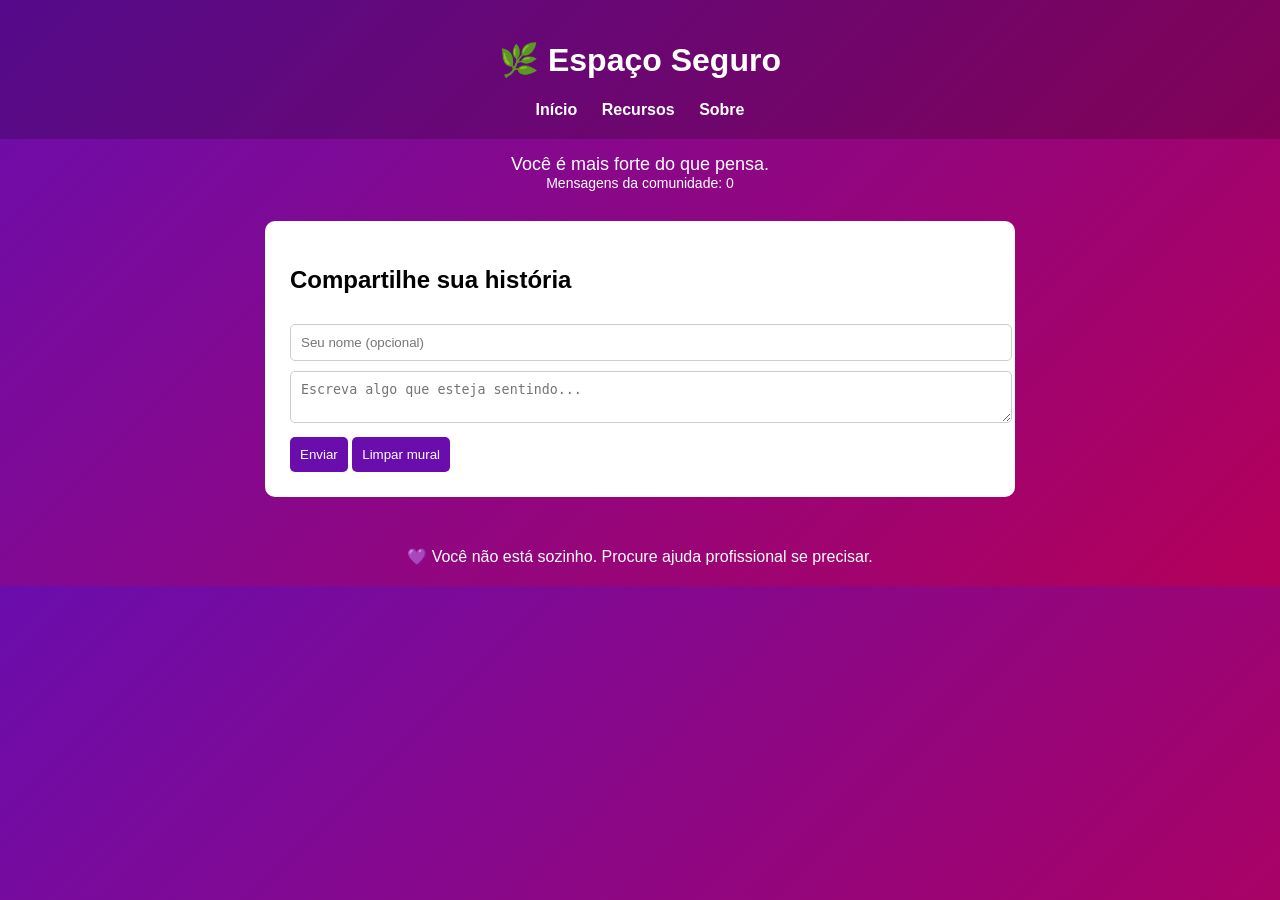
==== index.html @ 28646ec0 "Add files via upload" ====
<!DOCTYPE html>
<html lang="pt-br">

<head>
<meta charset="UTF-8">
<meta name="viewport" content="width=device-width, initial-scale=1.0">

<title>Espaço Seguro</title>

<link rel="stylesheet" href="style.css">

</head>

<body>

<header>

<h1>🌿 Espaço Seguro</h1>

<nav>
<a href="index.html">Início</a>
<a href="recursos.html">Recursos</a>
<a href="sobre.html">Sobre</a>
</nav>

</header>

<div class="frase" id="frase"></div>

<div class="stats">
Mensagens da comunidade: <span id="contador">0</span>
</div>

<section class="container">

<h2>Compartilhe sua história</h2>

<input id="nome" placeholder="Seu nome (opcional)">

<textarea id="mensagem" placeholder="Escreva algo que esteja sentindo..."></textarea>

<button onclick="enviarMensagem()">Enviar</button>
<button onclick="limparMural()">Limpar mural</button>

<div class="posts" id="mural"></div>

</section>

<footer>

💜 Você não está sozinho. Procure ajuda profissional se precisar.

</footer>

<script src="script.js"></script>

</body>
</html>
---- style.css ----
body{
margin:0;
font-family:Arial;
background:linear-gradient(135deg,#6a0dad,#b30059);
color:white;
}

header{
text-align:center;
padding:20px;
background:rgba(0,0,0,0.2);
}

nav a{
color:white;
margin:10px;
text-decoration:none;
font-weight:bold;
}

nav a:hover{
text-decoration:underline;
}

.frase{
text-align:center;
margin-top:15px;
font-size:18px;
}

.stats{
text-align:center;
font-size:14px;
}

.container{
background:white;
color:black;
width:90%;
max-width:700px;
margin:30px auto;
padding:25px;
border-radius:10px;
}

textarea,input{
width:100%;
padding:10px;
margin-top:10px;
border-radius:5px;
border:1px solid #ccc;
}

button{
background:#6a0dad;
color:white;
border:none;
padding:10px;
margin-top:10px;
border-radius:5px;
cursor:pointer;
}

button:hover{
background:#520a8a;
}

.post{
background:#f1f1f1;
padding:15px;
margin-top:10px;
border-radius:5px;
}

footer{
text-align:center;
padding:20px;
}
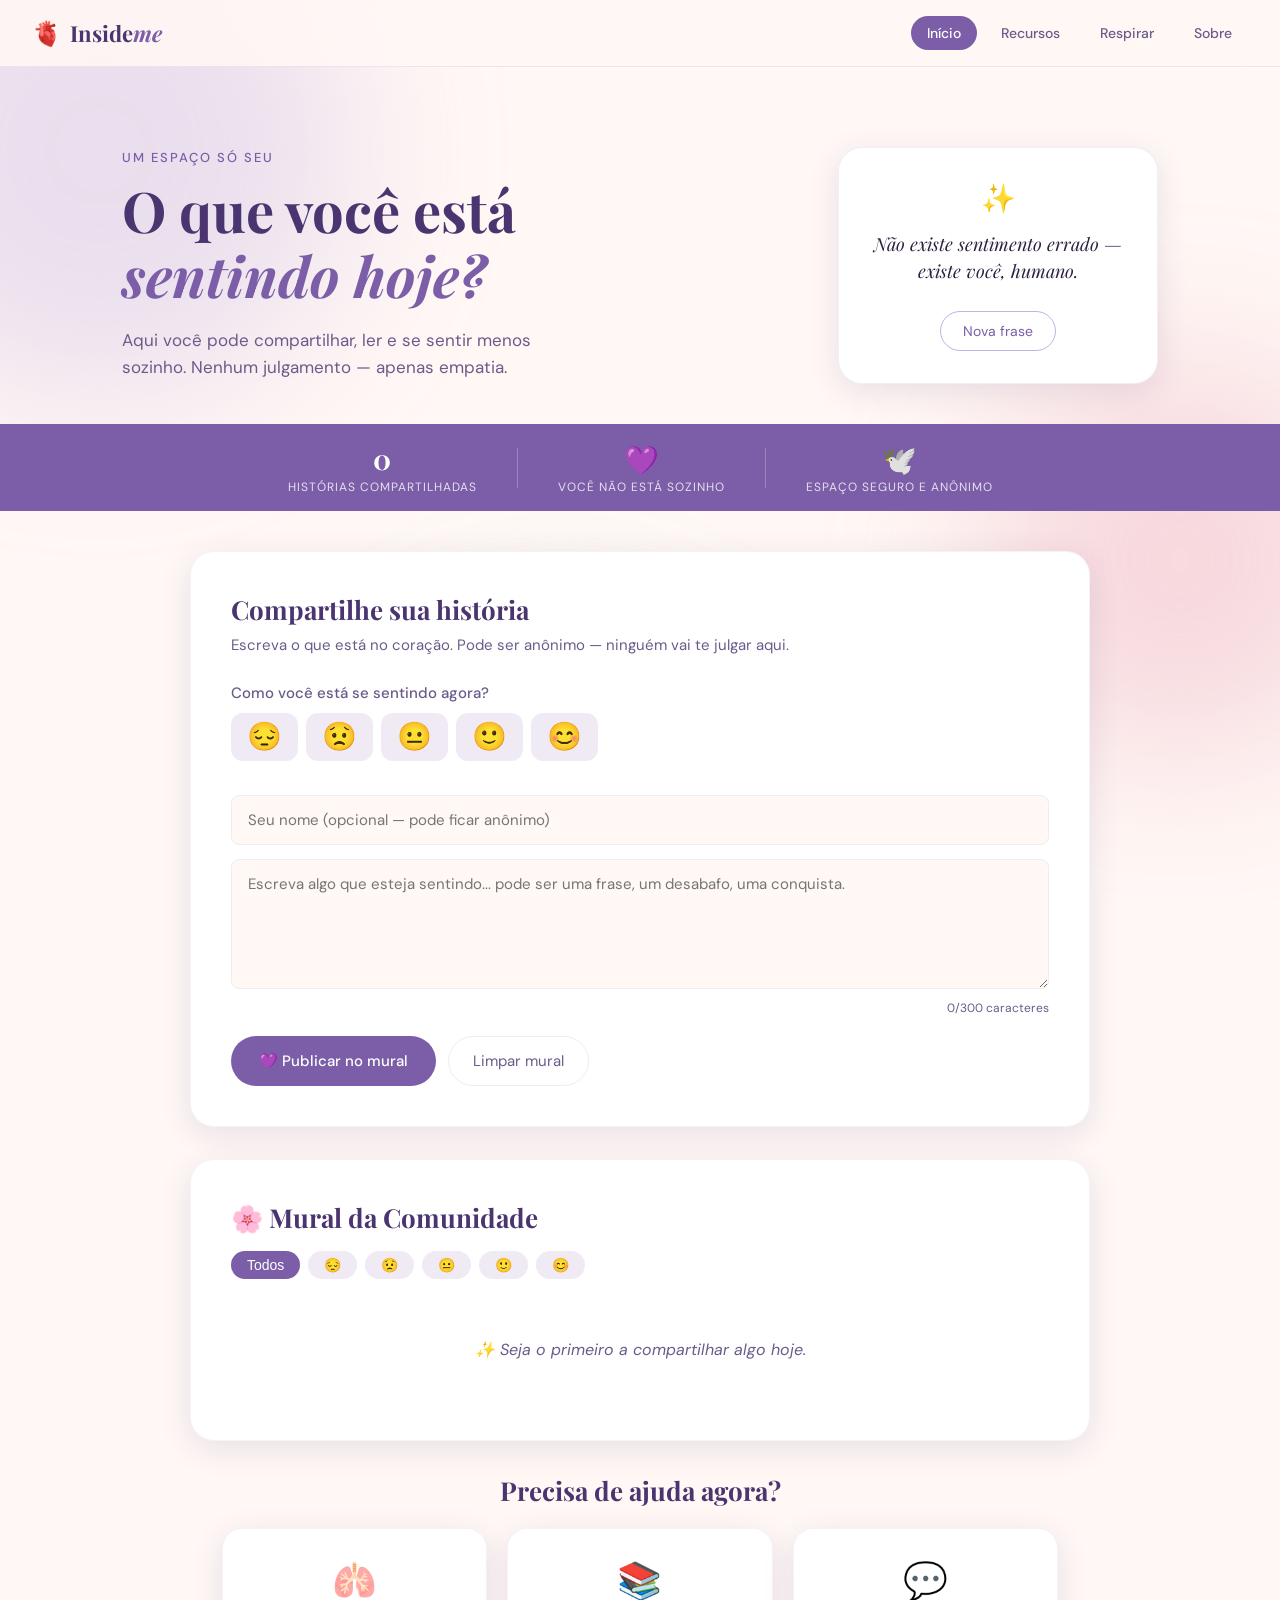
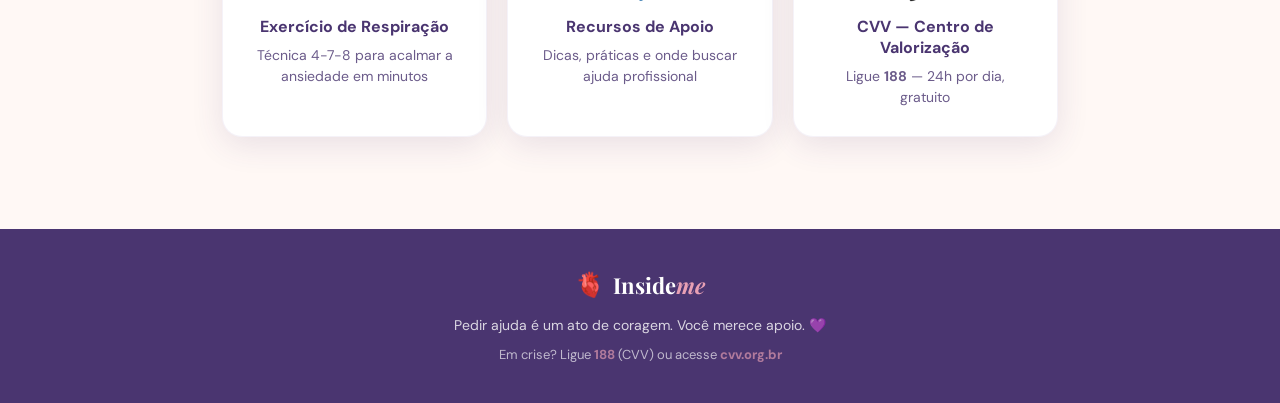
==== commit 1be10258: "Versão feita pelo Claude" ====
--- a/index.html
+++ b/index.html
@@ -1,59 +1,156 @@
-
-<!DOCTYPE html>
-<html lang="pt-br">
-
-<head>
-<meta charset="UTF-8">
-<meta name="viewport" content="width=device-width, initial-scale=1.0">
-
-<title>Espaço Seguro</title>
-
-<link rel="stylesheet" href="style.css">
-
-</head>
-
-<body>
-
-<header>
-
-<h1>🌿 Espaço Seguro</h1>
-
-<nav>
-<a href="index.html">Início</a>
-<a href="recursos.html">Recursos</a>
-<a href="sobre.html">Sobre</a>
-</nav>
-
-</header>
-
-<div class="frase" id="frase"></div>
-
-<div class="stats">
-Mensagens da comunidade: <span id="contador">0</span>
-</div>
-
-<section class="container">
-
-<h2>Compartilhe sua história</h2>
-
-<input id="nome" placeholder="Seu nome (opcional)">
-
-<textarea id="mensagem" placeholder="Escreva algo que esteja sentindo..."></textarea>
-
-<button onclick="enviarMensagem()">Enviar</button>
-<button onclick="limparMural()">Limpar mural</button>
-
-<div class="posts" id="mural"></div>
-
-</section>
-
-<footer>
-
-💜 Você não está sozinho. Procure ajuda profissional se precisar.
-
-</footer>
-
-<script src="script.js"></script>
-
-</body>
-</html>
+<!DOCTYPE html>
+<html lang="pt-br">
+<head>
+  <meta charset="UTF-8">
+  <meta name="viewport" content="width=device-width, initial-scale=1.0">
+  <title>Inside-me · Espaço Seguro</title>
+  <link rel="stylesheet" href="style.css">
+  <link rel="preconnect" href="https://fonts.googleapis.com">
+  <link href="https://fonts.googleapis.com/css2?family=Playfair+Display:ital,wght@0,400;0,700;1,400&family=DM+Sans:wght@300;400;500&display=swap" rel="stylesheet">
+</head>
+<body>
+
+  <!-- Fundo animado -->
+  <div class="bg-orbs">
+    <div class="orb orb1"></div>
+    <div class="orb orb2"></div>
+    <div class="orb orb3"></div>
+  </div>
+
+  <header>
+    <div class="logo">
+      <span class="logo-icon">🫀</span>
+      <span class="logo-text">Inside<em>me</em></span>
+    </div>
+    <nav>
+      <a href="index.html" class="active">Início</a>
+      <a href="recursos.html">Recursos</a>
+      <a href="respirar.html">Respirar</a>
+      <a href="sobre.html">Sobre</a>
+    </nav>
+    <button class="nav-toggle" onclick="toggleMenu()">☰</button>
+  </header>
+
+  <main>
+
+    <!-- Hero -->
+    <section class="hero">
+      <div class="hero-text">
+        <p class="hero-label">Um espaço só seu</p>
+        <h1>O que você está <br><em>sentindo hoje?</em></h1>
+        <p class="hero-sub">Aqui você pode compartilhar, ler e se sentir menos sozinho. Nenhum julgamento — apenas empatia.</p>
+      </div>
+      <div class="frase-card" id="fraseCard">
+        <span class="frase-icone">✨</span>
+        <p id="frase"></p>
+        <button class="btn-secondary" onclick="novaFrase()">Nova frase</button>
+      </div>
+    </section>
+
+    <!-- Stats bar -->
+    <div class="stats-bar">
+      <div class="stat-item">
+        <span class="stat-num" id="contador">0</span>
+        <span class="stat-label">histórias compartilhadas</span>
+      </div>
+      <div class="stat-divider"></div>
+      <div class="stat-item">
+        <span class="stat-num">💜</span>
+        <span class="stat-label">você não está sozinho</span>
+      </div>
+      <div class="stat-divider"></div>
+      <div class="stat-item">
+        <span class="stat-num">🕊️</span>
+        <span class="stat-label">espaço seguro e anônimo</span>
+      </div>
+    </div>
+
+    <!-- Formulário -->
+    <section class="container form-section">
+      <div class="form-header">
+        <h2>Compartilhe sua história</h2>
+        <p>Escreva o que está no coração. Pode ser anônimo — ninguém vai te julgar aqui.</p>
+      </div>
+
+      <div class="humor-selector">
+        <p class="humor-label">Como você está se sentindo agora?</p>
+        <div class="humores">
+          <button class="humor-btn" onclick="selecionarHumor(this, '😔')" title="Triste">😔</button>
+          <button class="humor-btn" onclick="selecionarHumor(this, '😟')" title="Ansioso">😟</button>
+          <button class="humor-btn" onclick="selecionarHumor(this, '😐')" title="Neutro">😐</button>
+          <button class="humor-btn" onclick="selecionarHumor(this, '🙂')" title="Bem">🙂</button>
+          <button class="humor-btn" onclick="selecionarHumor(this, '😊')" title="Ótimo">😊</button>
+        </div>
+      </div>
+
+      <input id="nome" placeholder="Seu nome (opcional — pode ficar anônimo)" autocomplete="off">
+      <textarea id="mensagem" placeholder="Escreva algo que esteja sentindo... pode ser uma frase, um desabafo, uma conquista." rows="5"></textarea>
+
+      <div class="char-count"><span id="charNum">0</span>/300 caracteres</div>
+
+      <div class="form-actions">
+        <button class="btn-primary" onclick="enviarMensagem()">💜 Publicar no mural</button>
+        <button class="btn-ghost" onclick="limparMural()">Limpar mural</button>
+      </div>
+
+      <div id="feedback" class="feedback hidden"></div>
+    </section>
+
+    <!-- Mural -->
+    <section class="container mural-section">
+      <div class="mural-header">
+        <h2>🌸 Mural da Comunidade</h2>
+        <div class="filtros">
+          <button class="filtro-btn active" onclick="filtrarHumor(this, 'todos')">Todos</button>
+          <button class="filtro-btn" onclick="filtrarHumor(this, '😔')">😔</button>
+          <button class="filtro-btn" onclick="filtrarHumor(this, '😟')">😟</button>
+          <button class="filtro-btn" onclick="filtrarHumor(this, '😐')">😐</button>
+          <button class="filtro-btn" onclick="filtrarHumor(this, '🙂')">🙂</button>
+          <button class="filtro-btn" onclick="filtrarHumor(this, '😊')">😊</button>
+        </div>
+      </div>
+      <div class="posts" id="mural">
+        <div class="empty-state">
+          <p>✨ Seja o primeiro a compartilhar algo hoje.</p>
+        </div>
+      </div>
+    </section>
+
+    <!-- Recursos rápidos -->
+    <section class="recursos-rapidos">
+      <h2>Precisa de ajuda agora?</h2>
+      <div class="cards-grid">
+        <a href="respirar.html" class="card-recurso">
+          <span>🫁</span>
+          <h3>Exercício de Respiração</h3>
+          <p>Técnica 4-7-8 para acalmar a ansiedade em minutos</p>
+        </a>
+        <a href="recursos.html" class="card-recurso">
+          <span>📚</span>
+          <h3>Recursos de Apoio</h3>
+          <p>Dicas, práticas e onde buscar ajuda profissional</p>
+        </a>
+        <a href="sobre.html" class="card-recurso">
+          <span>💬</span>
+          <h3>CVV — Centro de Valorização</h3>
+          <p>Ligue <strong>188</strong> — 24h por dia, gratuito</p>
+        </a>
+      </div>
+    </section>
+
+  </main>
+
+  <footer>
+    <div class="footer-inner">
+      <div class="footer-brand">
+        <span class="logo-icon">🫀</span>
+        <span class="logo-text">Inside<em>me</em></span>
+      </div>
+      <p>Pedir ajuda é um ato de coragem. Você merece apoio. 💜</p>
+      <p class="footer-cvv">Em crise? Ligue <strong>188</strong> (CVV) ou acesse <strong>cvv.org.br</strong></p>
+    </div>
+  </footer>
+
+  <script src="script.js"></script>
+</body>
+</html>
--- a/style.css
+++ b/style.css
@@ -1,80 +1,979 @@
-
-body{
-margin:0;
-font-family:Arial;
-background:linear-gradient(135deg,#6a0dad,#b30059);
-color:white;
-}
-
-header{
-text-align:center;
-padding:20px;
-background:rgba(0,0,0,0.2);
-}
-
-nav a{
-color:white;
-margin:10px;
-text-decoration:none;
-font-weight:bold;
-}
-
-nav a:hover{
-text-decoration:underline;
-}
-
-.frase{
-text-align:center;
-margin-top:15px;
-font-size:18px;
-}
-
-.stats{
-text-align:center;
-font-size:14px;
-}
-
-.container{
-background:white;
-color:black;
-width:90%;
-max-width:700px;
-margin:30px auto;
-padding:25px;
-border-radius:10px;
-}
-
-textarea,input{
-width:100%;
-padding:10px;
-margin-top:10px;
-border-radius:5px;
-border:1px solid #ccc;
-}
-
-button{
-background:#6a0dad;
-color:white;
-border:none;
-padding:10px;
-margin-top:10px;
-border-radius:5px;
-cursor:pointer;
-}
-
-button:hover{
-background:#520a8a;
-}
-
-.post{
-background:#f1f1f1;
-padding:15px;
-margin-top:10px;
-border-radius:5px;
-}
-
-footer{
-text-align:center;
-padding:20px;
-}
-
+/* =============================================
+   INSIDE-ME · Espaço Seguro
+   Design: Acolhedor, editorial, orgânico-moderno
+   ============================================= */
+
+@import url('https://fonts.googleapis.com/css2?family=Playfair+Display:ital,wght@0,400;0,700;1,400&family=DM+Sans:wght@300;400;500&display=swap');
+
+/* ── Variáveis ── */
+:root {
+  --rosa:      #E8A0B4;
+  --roxo:      #7B5EA7;
+  --roxo-esc:  #4A3570;
+  --lilac:     #C3B1E1;
+  --creme:     #FFF8F5;
+  --cinza:     #F0EAF5;
+  --texto:     #2D2040;
+  --texto-sub: #6B5B8A;
+  --verde-suave: #9EC8B0;
+  --branco:    #FFFFFF;
+  --sombra:    0 8px 32px rgba(74,53,112,0.12);
+  --radius:    16px;
+  --radius-sm: 8px;
+}
+
+/* ── Reset ── */
+*, *::before, *::after { box-sizing: border-box; margin: 0; padding: 0; }
+html { scroll-behavior: smooth; }
+
+body {
+  font-family: 'DM Sans', sans-serif;
+  background: var(--creme);
+  color: var(--texto);
+  min-height: 100vh;
+  overflow-x: hidden;
+}
+
+/* ── Fundo animado ── */
+.bg-orbs {
+  position: fixed;
+  inset: 0;
+  z-index: 0;
+  pointer-events: none;
+  overflow: hidden;
+}
+
+.orb {
+  position: absolute;
+  border-radius: 50%;
+  filter: blur(80px);
+  opacity: 0.35;
+  animation: flutuar 12s ease-in-out infinite alternate;
+}
+
+.orb1 {
+  width: 500px; height: 500px;
+  background: var(--lilac);
+  top: -100px; left: -150px;
+  animation-delay: 0s;
+}
+
+.orb2 {
+  width: 400px; height: 400px;
+  background: var(--rosa);
+  top: 40%; right: -100px;
+  animation-delay: -4s;
+}
+
+.orb3 {
+  width: 350px; height: 350px;
+  background: var(--verde-suave);
+  bottom: -100px; left: 30%;
+  animation-delay: -8s;
+}
+
+@keyframes flutuar {
+  0%   { transform: translate(0, 0) scale(1); }
+  100% { transform: translate(30px, 40px) scale(1.08); }
+}
+
+/* ── Header ── */
+header {
+  position: sticky;
+  top: 0;
+  z-index: 100;
+  display: flex;
+  align-items: center;
+  justify-content: space-between;
+  padding: 16px 32px;
+  background: rgba(255,248,245,0.85);
+  backdrop-filter: blur(16px);
+  border-bottom: 1px solid rgba(123,94,167,0.12);
+}
+
+.logo {
+  display: flex;
+  align-items: center;
+  gap: 8px;
+  text-decoration: none;
+}
+
+.logo-icon { font-size: 24px; }
+
+.logo-text {
+  font-family: 'Playfair Display', serif;
+  font-size: 22px;
+  font-weight: 700;
+  color: var(--roxo-esc);
+}
+
+.logo-text em {
+  font-style: italic;
+  color: var(--roxo);
+}
+
+nav {
+  display: flex;
+  gap: 8px;
+}
+
+nav a {
+  font-size: 14px;
+  font-weight: 500;
+  color: var(--texto-sub);
+  text-decoration: none;
+  padding: 8px 16px;
+  border-radius: 100px;
+  transition: all .2s;
+}
+
+nav a:hover, nav a.active {
+  background: var(--roxo);
+  color: white;
+}
+
+.nav-toggle {
+  display: none;
+  background: none;
+  border: 1px solid var(--lilac);
+  color: var(--roxo);
+  padding: 8px 12px;
+  border-radius: var(--radius-sm);
+  cursor: pointer;
+  font-size: 18px;
+}
+
+/* ── Main layout ── */
+main {
+  position: relative;
+  z-index: 1;
+  padding-bottom: 60px;
+}
+
+/* ── Hero (index) ── */
+.hero {
+  display: flex;
+  align-items: center;
+  justify-content: space-between;
+  gap: 40px;
+  max-width: 1100px;
+  margin: 0 auto;
+  padding: 80px 32px 40px;
+}
+
+.hero-text { flex: 1; }
+
+.hero-label {
+  font-size: 13px;
+  font-weight: 500;
+  letter-spacing: 2px;
+  text-transform: uppercase;
+  color: var(--roxo);
+  margin-bottom: 12px;
+}
+
+.hero-text h1 {
+  font-family: 'Playfair Display', serif;
+  font-size: clamp(36px, 5vw, 56px);
+  line-height: 1.15;
+  color: var(--roxo-esc);
+  margin-bottom: 20px;
+}
+
+.hero-text h1 em {
+  font-style: italic;
+  color: var(--roxo);
+}
+
+.hero-sub {
+  font-size: 17px;
+  line-height: 1.6;
+  color: var(--texto-sub);
+  max-width: 440px;
+}
+
+.frase-card {
+  flex: 0 0 320px;
+  background: white;
+  border-radius: 24px;
+  padding: 32px;
+  box-shadow: var(--sombra);
+  text-align: center;
+  border: 1px solid rgba(123,94,167,0.1);
+  animation: entrar .6s ease both;
+}
+
+.frase-icone { font-size: 28px; display: block; margin-bottom: 14px; }
+
+.frase-card p {
+  font-family: 'Playfair Display', serif;
+  font-size: 18px;
+  font-style: italic;
+  line-height: 1.5;
+  color: var(--texto);
+  margin-bottom: 20px;
+  min-height: 60px;
+}
+
+/* ── Page hero (páginas internas) ── */
+.page-hero {
+  text-align: center;
+  padding: 70px 32px 30px;
+  max-width: 700px;
+  margin: 0 auto;
+}
+
+.page-hero h1 {
+  font-family: 'Playfair Display', serif;
+  font-size: clamp(32px, 5vw, 50px);
+  color: var(--roxo-esc);
+  margin: 10px 0 16px;
+}
+
+.page-hero h1 em { font-style: italic; color: var(--roxo); }
+
+/* ── Stats bar ── */
+.stats-bar {
+  display: flex;
+  align-items: center;
+  justify-content: center;
+  gap: 0;
+  background: var(--roxo);
+  color: white;
+  padding: 16px;
+  margin: 0 0 40px;
+  position: relative;
+  z-index: 1;
+}
+
+.stat-item {
+  display: flex;
+  flex-direction: column;
+  align-items: center;
+  padding: 0 40px;
+}
+
+.stat-num {
+  font-family: 'Playfair Display', serif;
+  font-size: 28px;
+  font-weight: 700;
+}
+
+.stat-label {
+  font-size: 12px;
+  opacity: 0.8;
+  letter-spacing: 1px;
+  text-transform: uppercase;
+  margin-top: 2px;
+}
+
+.stat-divider {
+  width: 1px;
+  height: 40px;
+  background: rgba(255,255,255,0.25);
+}
+
+/* ── Container cards ── */
+.container {
+  background: white;
+  width: 90%;
+  max-width: 900px;
+  margin: 0 auto 32px;
+  padding: 40px;
+  border-radius: 24px;
+  box-shadow: var(--sombra);
+  border: 1px solid rgba(123,94,167,0.08);
+  position: relative;
+  z-index: 1;
+}
+
+.container-dark {
+  background: var(--roxo-esc);
+  color: white;
+}
+
+.container-dark .section-title { color: white; }
+.container-dark .section-sub { color: rgba(255,255,255,0.75); }
+
+/* ── Formulário ── */
+.form-section .form-header {
+  margin-bottom: 28px;
+}
+
+.form-section h2 {
+  font-family: 'Playfair Display', serif;
+  font-size: 26px;
+  color: var(--roxo-esc);
+  margin-bottom: 8px;
+}
+
+.form-section p {
+  color: var(--texto-sub);
+  font-size: 15px;
+}
+
+.humor-selector { margin: 20px 0; }
+
+.humor-label {
+  font-size: 14px;
+  font-weight: 500;
+  color: var(--texto-sub);
+  margin-bottom: 10px;
+}
+
+.humores {
+  display: flex;
+  gap: 8px;
+}
+
+.humor-btn {
+  font-size: 28px;
+  background: var(--cinza);
+  border: 2px solid transparent;
+  border-radius: 12px;
+  padding: 8px 14px;
+  cursor: pointer;
+  transition: all .2s;
+  line-height: 1;
+}
+
+.humor-btn:hover { transform: scale(1.15); }
+.humor-btn.selecionado { border-color: var(--roxo); background: var(--lilac); }
+
+input, textarea {
+  width: 100%;
+  padding: 14px 16px;
+  margin-top: 14px;
+  border-radius: var(--radius-sm);
+  border: 1.5px solid var(--cinza);
+  font-family: 'DM Sans', sans-serif;
+  font-size: 15px;
+  color: var(--texto);
+  background: var(--creme);
+  transition: border-color .2s;
+  resize: vertical;
+}
+
+input:focus, textarea:focus {
+  outline: none;
+  border-color: var(--roxo);
+  background: white;
+}
+
+.char-count {
+  text-align: right;
+  font-size: 12px;
+  color: var(--texto-sub);
+  margin-top: 6px;
+}
+
+.form-actions {
+  display: flex;
+  gap: 12px;
+  margin-top: 20px;
+  flex-wrap: wrap;
+}
+
+/* ── Botões ── */
+.btn-primary {
+  background: var(--roxo);
+  color: white;
+  border: none;
+  padding: 14px 28px;
+  border-radius: 100px;
+  font-family: 'DM Sans', sans-serif;
+  font-size: 15px;
+  font-weight: 500;
+  cursor: pointer;
+  transition: all .2s;
+  text-decoration: none;
+  display: inline-block;
+}
+
+.btn-primary:hover { background: var(--roxo-esc); transform: translateY(-2px); }
+
+.btn-secondary {
+  background: transparent;
+  color: var(--roxo);
+  border: 1.5px solid var(--lilac);
+  padding: 10px 22px;
+  border-radius: 100px;
+  font-family: 'DM Sans', sans-serif;
+  font-size: 14px;
+  cursor: pointer;
+  transition: all .2s;
+}
+
+.btn-secondary:hover { background: var(--lilac); }
+
+.btn-ghost {
+  background: transparent;
+  color: var(--texto-sub);
+  border: 1.5px solid var(--cinza);
+  padding: 14px 24px;
+  border-radius: 100px;
+  font-family: 'DM Sans', sans-serif;
+  font-size: 15px;
+  cursor: pointer;
+  transition: all .2s;
+}
+
+.btn-ghost:hover { border-color: var(--roxo); color: var(--roxo); }
+
+/* ── Feedback ── */
+.feedback {
+  margin-top: 16px;
+  padding: 12px 16px;
+  border-radius: var(--radius-sm);
+  font-size: 14px;
+  font-weight: 500;
+}
+
+.feedback.sucesso { background: #E8F5E9; color: #2E7D32; }
+.feedback.erro    { background: #FFEBEE; color: #C62828; }
+.hidden           { display: none; }
+
+/* ── Mural ── */
+.mural-section h2 {
+  font-family: 'Playfair Display', serif;
+  font-size: 26px;
+  color: var(--roxo-esc);
+  margin-bottom: 16px;
+}
+
+.mural-header { margin-bottom: 20px; }
+
+.filtros {
+  display: flex;
+  gap: 8px;
+  flex-wrap: wrap;
+  margin-top: 12px;
+}
+
+.filtro-btn {
+  background: var(--cinza);
+  border: none;
+  border-radius: 100px;
+  padding: 6px 16px;
+  font-size: 14px;
+  cursor: pointer;
+  transition: all .2s;
+  color: var(--texto-sub);
+}
+
+.filtro-btn:hover, .filtro-btn.active {
+  background: var(--roxo);
+  color: white;
+}
+
+.posts { display: flex; flex-direction: column; gap: 12px; }
+
+.post {
+  background: var(--creme);
+  padding: 20px;
+  border-radius: var(--radius-sm);
+  border-left: 4px solid var(--lilac);
+  animation: entrar .4s ease both;
+  transition: transform .2s;
+}
+
+.post:hover { transform: translateX(4px); }
+
+.post-header {
+  display: flex;
+  align-items: center;
+  justify-content: space-between;
+  margin-bottom: 10px;
+}
+
+.post-nome {
+  font-weight: 600;
+  color: var(--roxo-esc);
+  font-size: 15px;
+}
+
+.post-humor { font-size: 20px; }
+
+.post-texto {
+  font-size: 15px;
+  line-height: 1.6;
+  color: var(--texto);
+}
+
+.post-tempo {
+  font-size: 12px;
+  color: var(--texto-sub);
+  margin-top: 8px;
+}
+
+.empty-state {
+  text-align: center;
+  padding: 40px;
+  color: var(--texto-sub);
+  font-style: italic;
+}
+
+/* ── Recursos rápidos ── */
+.recursos-rapidos {
+  max-width: 900px;
+  margin: 0 auto 32px;
+  padding: 0 32px;
+  position: relative;
+  z-index: 1;
+}
+
+.recursos-rapidos h2 {
+  font-family: 'Playfair Display', serif;
+  font-size: 26px;
+  color: var(--roxo-esc);
+  margin-bottom: 20px;
+  text-align: center;
+}
+
+.cards-grid {
+  display: grid;
+  grid-template-columns: repeat(auto-fit, minmax(240px, 1fr));
+  gap: 20px;
+}
+
+.card-recurso {
+  background: white;
+  border-radius: 20px;
+  padding: 28px;
+  text-align: center;
+  text-decoration: none;
+  color: var(--texto);
+  box-shadow: var(--sombra);
+  border: 1px solid rgba(123,94,167,0.08);
+  transition: all .25s;
+}
+
+.card-recurso:hover {
+  transform: translateY(-6px);
+  border-color: var(--lilac);
+}
+
+.card-recurso span { font-size: 36px; display: block; margin-bottom: 12px; }
+.card-recurso h3 { font-size: 16px; color: var(--roxo-esc); margin-bottom: 8px; }
+.card-recurso p { font-size: 14px; color: var(--texto-sub); line-height: 1.5; }
+
+/* ── Section titles ── */
+.section-title {
+  font-family: 'Playfair Display', serif;
+  font-size: 24px;
+  color: var(--roxo-esc);
+  margin-bottom: 8px;
+}
+
+.section-sub {
+  font-size: 15px;
+  color: var(--texto-sub);
+  margin-bottom: 24px;
+  line-height: 1.6;
+}
+
+/* ── Dicas grid ── */
+.dicas-grid {
+  display: grid;
+  grid-template-columns: repeat(auto-fit, minmax(240px, 1fr));
+  gap: 20px;
+  margin-top: 24px;
+}
+
+.dica-card {
+  background: var(--creme);
+  border-radius: var(--radius);
+  padding: 24px;
+  border: 1px solid rgba(123,94,167,0.1);
+  transition: box-shadow .2s;
+}
+
+.dica-card:hover { box-shadow: var(--sombra); }
+
+.dica-icone { font-size: 32px; margin-bottom: 12px; display: block; }
+.dica-card h3 { font-size: 16px; color: var(--roxo-esc); margin-bottom: 8px; }
+.dica-card p  { font-size: 14px; color: var(--texto-sub); line-height: 1.6; }
+.dica-card a  { color: var(--roxo); }
+
+/* ── Alertas ── */
+.alertas-lista {
+  display: grid;
+  grid-template-columns: repeat(auto-fit, minmax(220px, 1fr));
+  gap: 12px;
+  margin: 20px 0;
+}
+
+.alerta-item {
+  background: rgba(255,255,255,0.1);
+  border-radius: var(--radius-sm);
+  padding: 12px 16px;
+  font-size: 14px;
+  color: rgba(255,255,255,0.9);
+  border-left: 3px solid var(--rosa);
+}
+
+.alerta-lembrete {
+  margin-top: 20px;
+  font-size: 15px;
+  color: rgba(255,255,255,0.85);
+  font-style: italic;
+  text-align: center;
+}
+
+/* ── Contatos ── */
+.contatos-grid {
+  display: grid;
+  grid-template-columns: repeat(auto-fit, minmax(200px, 1fr));
+  gap: 20px;
+  margin-top: 24px;
+}
+
+.contato-card {
+  border-radius: var(--radius);
+  padding: 24px;
+  background: var(--creme);
+  border: 1px solid rgba(123,94,167,0.1);
+}
+
+.contato-card.destaque {
+  border-color: var(--roxo);
+  background: linear-gradient(135deg, #f5f0ff, #fff5fa);
+}
+
+.contato-icone { font-size: 32px; margin-bottom: 12px; display: block; }
+.contato-card h3 { font-size: 16px; color: var(--roxo-esc); margin-bottom: 8px; }
+.contato-card p  { font-size: 14px; color: var(--texto-sub); line-height: 1.5; margin-bottom: 12px; }
+
+.contato-info {
+  display: flex;
+  flex-direction: column;
+  gap: 4px;
+}
+
+.contato-info span {
+  font-size: 13px;
+  font-weight: 600;
+  color: var(--roxo);
+}
+
+/* ── Sobre ── */
+.sobre-missao {
+  display: grid;
+  grid-template-columns: 1.4fr 1fr;
+  gap: 40px;
+  align-items: start;
+}
+
+.missao-texto h2 {
+  font-family: 'Playfair Display', serif;
+  font-size: 28px;
+  color: var(--roxo-esc);
+  margin-bottom: 16px;
+}
+
+.missao-texto h2 em { font-style: italic; color: var(--roxo); }
+
+.missao-texto p {
+  font-size: 15px;
+  line-height: 1.7;
+  color: var(--texto-sub);
+  margin-bottom: 14px;
+}
+
+.missao-valores {
+  display: flex;
+  flex-direction: column;
+  gap: 16px;
+}
+
+.valor-item {
+  display: flex;
+  gap: 14px;
+  align-items: flex-start;
+  background: var(--creme);
+  padding: 16px;
+  border-radius: var(--radius-sm);
+}
+
+.valor-item span { font-size: 24px; flex-shrink: 0; }
+.valor-item h4 { font-size: 15px; color: var(--roxo-esc); margin-bottom: 4px; }
+.valor-item p  { font-size: 13px; color: var(--texto-sub); }
+
+/* ── Dados (sobre) ── */
+.dados-grid {
+  display: grid;
+  grid-template-columns: repeat(auto-fit, minmax(180px, 1fr));
+  gap: 20px;
+  margin-top: 24px;
+}
+
+.dado-card {
+  text-align: center;
+  padding: 24px 16px;
+  background: rgba(255,255,255,0.08);
+  border-radius: var(--radius);
+  border: 1px solid rgba(255,255,255,0.15);
+}
+
+.dado-num {
+  font-family: 'Playfair Display', serif;
+  font-size: 42px;
+  font-weight: 700;
+  color: var(--rosa);
+  margin-bottom: 8px;
+}
+
+.dado-card p { font-size: 13px; color: rgba(255,255,255,0.75); line-height: 1.5; }
+
+/* ── Importante ── */
+.importante-lista {
+  display: flex;
+  flex-direction: column;
+  gap: 12px;
+  margin-top: 20px;
+}
+
+.importante-item {
+  display: flex;
+  gap: 14px;
+  align-items: center;
+  padding: 14px 18px;
+  border-radius: var(--radius-sm);
+  font-size: 15px;
+}
+
+.importante-item.nao {
+  background: #FFF5F5;
+  border-left: 4px solid #E57373;
+  color: #5D3A3A;
+}
+
+.importante-item.nao span { color: #E57373; font-size: 18px; font-weight: 700; }
+
+.importante-item.sim {
+  background: #F0F9F0;
+  border-left: 4px solid var(--verde-suave);
+  color: #2D5A3A;
+}
+
+.importante-item.sim span { color: #4CAF50; font-size: 18px; font-weight: 700; }
+
+/* ── CTA ── */
+.cta-section {
+  text-align: center;
+  padding: 60px 32px;
+  position: relative;
+  z-index: 1;
+}
+
+.cta-section h2 {
+  font-family: 'Playfair Display', serif;
+  font-size: 36px;
+  color: var(--roxo-esc);
+  margin-bottom: 12px;
+}
+
+.cta-section p {
+  font-size: 17px;
+  color: var(--texto-sub);
+  margin-bottom: 28px;
+}
+
+.cta-section em { color: var(--roxo); font-style: italic; }
+
+/* ── Respirar ── */
+.respirar-container {
+  text-align: center;
+}
+
+.tecnicas-selector {
+  display: flex;
+  gap: 8px;
+  justify-content: center;
+  margin-bottom: 20px;
+}
+
+.tecnica-btn {
+  background: var(--cinza);
+  border: none;
+  border-radius: 100px;
+  padding: 10px 24px;
+  font-family: 'DM Sans', sans-serif;
+  font-size: 14px;
+  font-weight: 500;
+  color: var(--texto-sub);
+  cursor: pointer;
+  transition: all .2s;
+}
+
+.tecnica-btn.active, .tecnica-btn:hover {
+  background: var(--roxo);
+  color: white;
+}
+
+.tecnica-descricao {
+  background: var(--creme);
+  border-radius: var(--radius-sm);
+  padding: 16px 24px;
+  font-size: 14px;
+  color: var(--texto-sub);
+  line-height: 1.6;
+  margin-bottom: 40px;
+  text-align: left;
+  max-width: 600px;
+  margin-left: auto;
+  margin-right: auto;
+}
+
+.respirar-centro {
+  display: flex;
+  justify-content: center;
+  margin: 20px 0 32px;
+}
+
+.circulo-container {
+  position: relative;
+  width: 220px;
+  height: 220px;
+}
+
+.progresso-svg {
+  position: absolute;
+  inset: 0;
+  width: 100%;
+  height: 100%;
+  transform: rotate(-90deg);
+}
+
+.progresso-track {
+  fill: none;
+  stroke: var(--cinza);
+  stroke-width: 8;
+}
+
+.progresso-bar {
+  fill: none;
+  stroke: var(--roxo);
+  stroke-width: 8;
+  stroke-linecap: round;
+  transition: stroke-dashoffset 1s linear;
+}
+
+.circulo-externo {
+  position: absolute;
+  inset: 16px;
+  border-radius: 50%;
+  background: white;
+  box-shadow: var(--sombra);
+  display: flex;
+  align-items: center;
+  justify-content: center;
+  transition: transform 1s ease;
+}
+
+.circulo-interno {
+  display: flex;
+  flex-direction: column;
+  align-items: center;
+  justify-content: center;
+  gap: 4px;
+}
+
+#respirarTexto {
+  font-family: 'Playfair Display', serif;
+  font-size: 18px;
+  font-style: italic;
+  color: var(--roxo-esc);
+}
+
+.respirar-count {
+  font-size: 32px;
+  font-weight: 700;
+  color: var(--roxo);
+  font-family: 'Playfair Display', serif;
+  min-height: 40px;
+  display: block;
+}
+
+.respirar-controles {
+  display: flex;
+  gap: 12px;
+  justify-content: center;
+  margin-bottom: 24px;
+}
+
+.ciclos-info {
+  font-size: 14px;
+  color: var(--texto-sub);
+  line-height: 1.8;
+}
+
+/* ── Footer ── */
+footer {
+  background: var(--roxo-esc);
+  color: white;
+  text-align: center;
+  padding: 40px 32px;
+  position: relative;
+  z-index: 1;
+}
+
+.footer-inner {
+  display: flex;
+  flex-direction: column;
+  align-items: center;
+  gap: 12px;
+}
+
+.footer-brand { display: flex; align-items: center; gap: 8px; margin-bottom: 4px; }
+.footer-brand .logo-text { color: white; }
+.footer-brand .logo-text em { color: var(--rosa); }
+
+footer p { font-size: 14px; opacity: 0.8; }
+.footer-cvv { font-size: 13px; opacity: 0.65; }
+.footer-cvv strong { color: var(--rosa); opacity: 1; }
+
+/* ── Animações ── */
+@keyframes entrar {
+  from { opacity: 0; transform: translateY(16px); }
+  to   { opacity: 1; transform: translateY(0); }
+}
+
+@keyframes pulsar {
+  0%, 100% { transform: scale(1); }
+  50%       { transform: scale(1.08); }
+}
+
+/* ── Responsivo ── */
+@media (max-width: 768px) {
+  header { padding: 14px 20px; }
+
+  nav { display: none; flex-direction: column; position: absolute;
+        top: 100%; left: 0; right: 0; background: white;
+        padding: 16px; box-shadow: var(--sombra); }
+  nav.aberto { display: flex; }
+  nav a { padding: 12px 16px; }
+
+  .nav-toggle { display: block; }
+
+  .hero {
+    flex-direction: column;
+    padding: 40px 20px;
+    text-align: center;
+  }
+
+  .hero-sub { margin: 0 auto; }
+  .frase-card { flex: none; width: 100%; }
+
+  .stats-bar { flex-direction: column; gap: 16px; }
+  .stat-divider { width: 60px; height: 1px; }
+
+  .container { padding: 24px 20px; }
+
+  .sobre-missao { grid-template-columns: 1fr; }
+
+  .form-actions { flex-direction: column; }
+  .btn-primary, .btn-ghost { width: 100%; text-align: center; }
+
+  .tecnicas-selector { flex-wrap: wrap; }
+}
